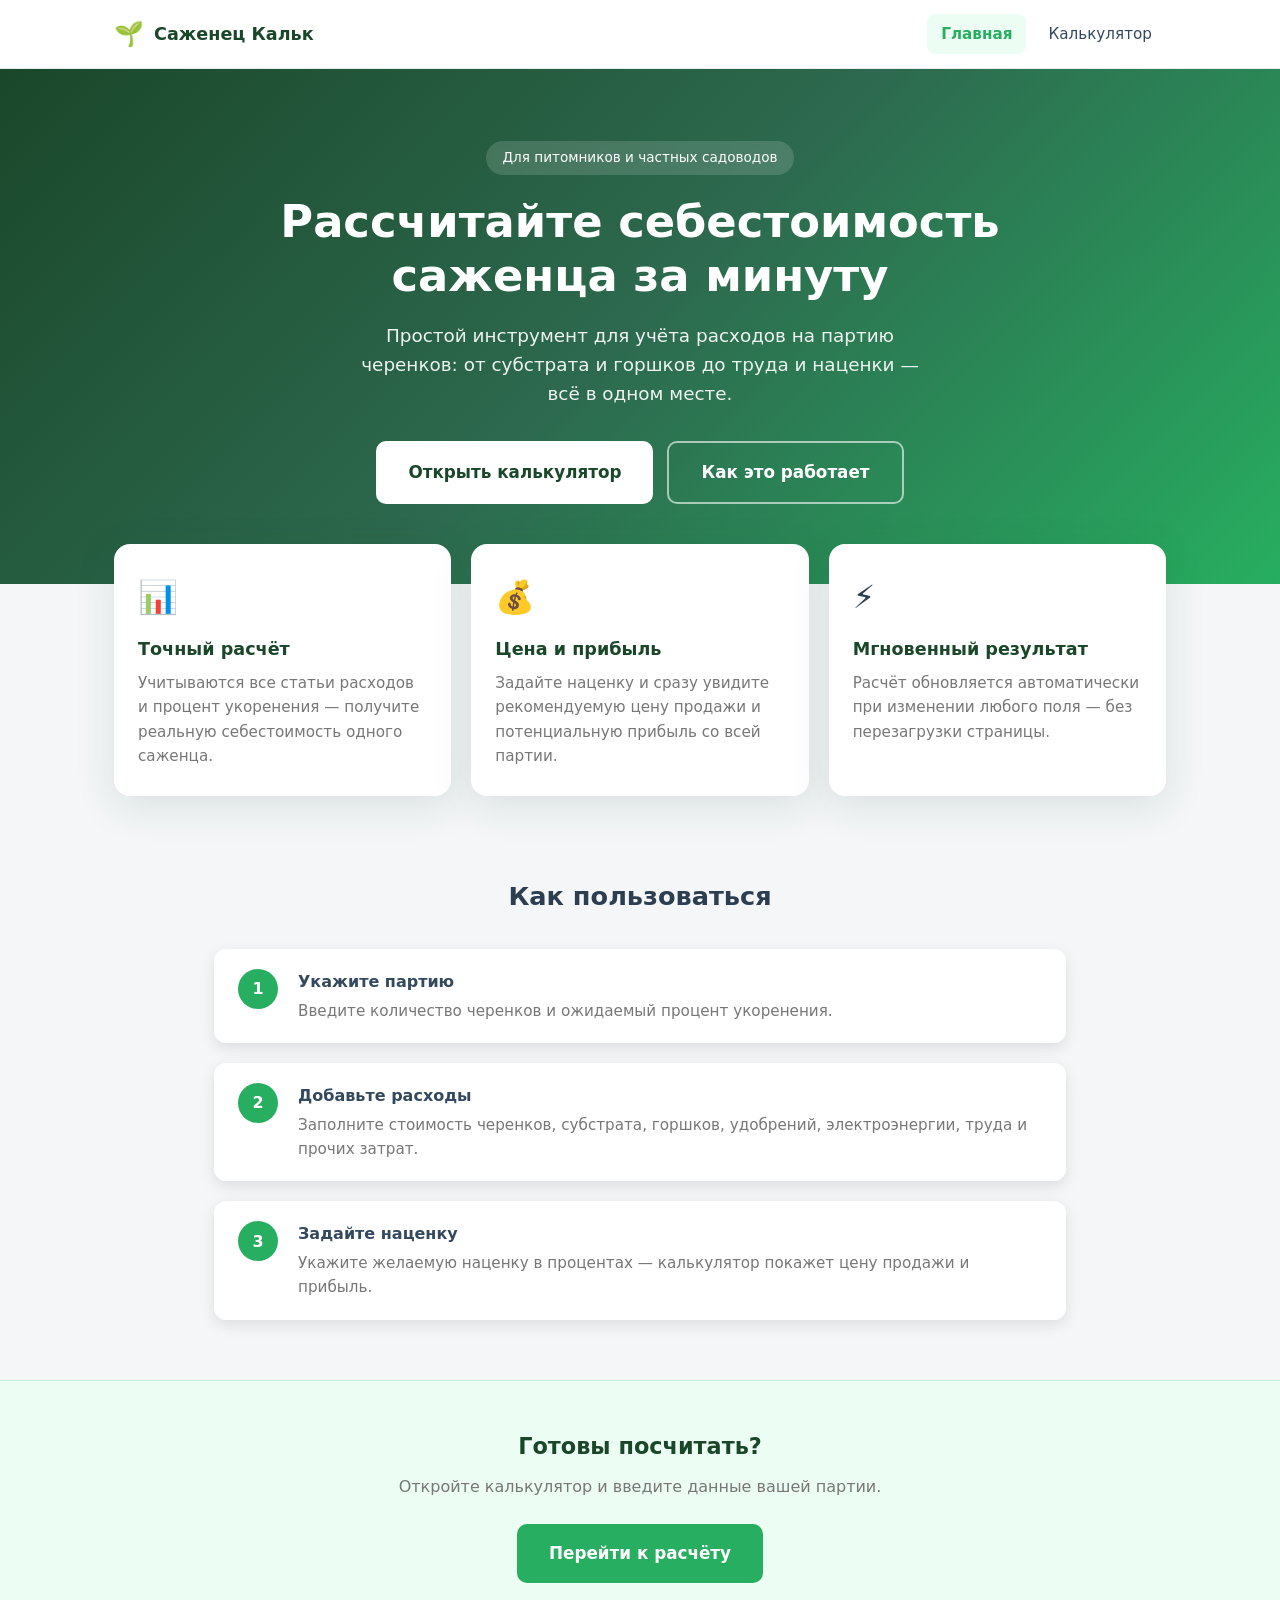
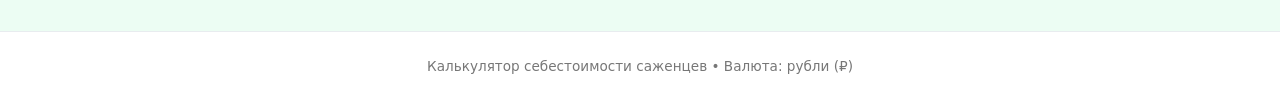
==== index.html @ 7ba871d6 "Add files via upload" ====
<!DOCTYPE html>
<html lang="ru">
<head>
    <meta charset="UTF-8">
    <meta name="viewport" content="width=device-width, initial-scale=1.0">
    <meta name="description" content="Калькулятор себестоимости саженцев — рассчитайте затраты, цену продажи и прибыль с партии черенков.">
    <title>Калькулятор себестоимости саженца</title>
    <link rel="icon" href="data:image/svg+xml,<svg xmlns='http://www.w3.org/2000/svg' viewBox='0 0 100 100'><text y='.9em' font-size='90'>🌱</text></svg>">
    <link rel="stylesheet" href="css/style.css">
</head>
<body>

<header class="site-header">
    <div class="header-inner">
        <a href="index.html" class="logo">
            <span class="logo-icon">🌱</span>
            <span>Саженец Кальк</span>
        </a>
        <nav class="nav">
            <a href="index.html" class="nav-link active">Главная</a>
            <a href="calculator.html" class="nav-link">Калькулятор</a>
        </nav>
    </div>
</header>

<section class="hero">
    <div class="hero-inner">
        <span class="hero-badge">Для питомников и частных садоводов</span>
        <h1>Рассчитайте себестоимость саженца за минуту</h1>
        <p>
            Простой инструмент для учёта расходов на партию черенков:
            от субстрата и горшков до труда и наценки — всё в одном месте.
        </p>
        <div class="hero-actions">
            <a href="calculator.html" class="btn btn-primary btn-lg">Открыть калькулятор</a>
            <a href="#how-it-works" class="btn btn-outline btn-lg">Как это работает</a>
        </div>
    </div>
</section>

<section class="features">
    <div class="features-grid">
        <article class="feature-card">
            <div class="feature-icon">📊</div>
            <h3>Точный расчёт</h3>
            <p>Учитываются все статьи расходов и процент укоренения — получите реальную себестоимость одного саженца.</p>
        </article>
        <article class="feature-card">
            <div class="feature-icon">💰</div>
            <h3>Цена и прибыль</h3>
            <p>Задайте наценку и сразу увидите рекомендуемую цену продажи и потенциальную прибыль со всей партии.</p>
        </article>
        <article class="feature-card">
            <div class="feature-icon">⚡</div>
            <h3>Мгновенный результат</h3>
            <p>Расчёт обновляется автоматически при изменении любого поля — без перезагрузки страницы.</p>
        </article>
    </div>
</section>

<section class="how-it-works" id="how-it-works">
    <h2 class="section-title">Как пользоваться</h2>
    <div class="steps">
        <div class="step">
            <span class="step-number">1</span>
            <div>
                <h3>Укажите партию</h3>
                <p>Введите количество черенков и ожидаемый процент укоренения.</p>
            </div>
        </div>
        <div class="step">
            <span class="step-number">2</span>
            <div>
                <h3>Добавьте расходы</h3>
                <p>Заполните стоимость черенков, субстрата, горшков, удобрений, электроэнергии, труда и прочих затрат.</p>
            </div>
        </div>
        <div class="step">
            <span class="step-number">3</span>
            <div>
                <h3>Задайте наценку</h3>
                <p>Укажите желаемую наценку в процентах — калькулятор покажет цену продажи и прибыль.</p>
            </div>
        </div>
    </div>
</section>

<section class="cta-block">
    <h2>Готовы посчитать?</h2>
    <p>Откройте калькулятор и введите данные вашей партии.</p>
    <a href="calculator.html" class="btn btn-primary btn-lg">Перейти к расчёту</a>
</section>

<footer class="site-footer">
    Калькулятор себестоимости саженцев • Валюта: рубли (₽)
</footer>

</body>
</html>
---- css/style.css ----
*,
*::before,
*::after {
    box-sizing: border-box;
    margin: 0;
    padding: 0;
}

:root {
    --green-900: #1a472a;
    --green-700: #27ae60;
    --green-600: #219150;
    --green-100: #ecfdf3;
    --gray-900: #2c3e50;
    --gray-700: #34495e;
    --gray-500: #777;
    --gray-200: #e8ecef;
    --gray-100: #f4f6f8;
    --white: #ffffff;
    --shadow: 0 5px 15px rgba(0, 0, 0, 0.1);
    --shadow-lg: 0 10px 40px rgba(26, 71, 42, 0.12);
    --radius: 12px;
    --radius-lg: 16px;
}

html {
    scroll-behavior: smooth;
}

body {
    font-family: "Segoe UI", system-ui, -apple-system, sans-serif;
    background: var(--gray-100);
    color: var(--gray-900);
    line-height: 1.6;
}

a {
    color: inherit;
    text-decoration: none;
}

/* Header */

.site-header {
    background: var(--white);
    border-bottom: 1px solid var(--gray-200);
    position: sticky;
    top: 0;
    z-index: 100;
}

.header-inner {
    max-width: 1100px;
    margin: 0 auto;
    padding: 14px 24px;
    display: flex;
    align-items: center;
    justify-content: space-between;
    gap: 16px;
}

.logo {
    display: flex;
    align-items: center;
    gap: 10px;
    font-weight: 700;
    font-size: 1.1rem;
    color: var(--green-900);
}

.logo-icon {
    font-size: 1.5rem;
}

.nav {
    display: flex;
    align-items: center;
    gap: 8px;
}

.nav-link {
    padding: 8px 14px;
    border-radius: 8px;
    font-size: 0.95rem;
    color: var(--gray-700);
    transition: background 0.2s, color 0.2s;
}

.nav-link:hover {
    background: var(--gray-100);
    color: var(--green-900);
}

.nav-link.active {
    background: var(--green-100);
    color: var(--green-700);
    font-weight: 600;
}

/* Buttons */

.btn {
    display: inline-flex;
    align-items: center;
    justify-content: center;
    gap: 8px;
    padding: 12px 24px;
    border: none;
    border-radius: 10px;
    font-size: 1rem;
    font-weight: 600;
    cursor: pointer;
    transition: background 0.2s, transform 0.15s, box-shadow 0.2s;
}

.btn:active {
    transform: scale(0.98);
}

.btn-primary {
    background: var(--green-700);
    color: var(--white);
}

.btn-primary:hover {
    background: var(--green-600);
    box-shadow: 0 4px 14px rgba(39, 174, 96, 0.35);
}

.btn-outline {
    background: transparent;
    color: var(--green-700);
    border: 2px solid var(--green-700);
}

.btn-outline:hover {
    background: var(--green-100);
}

.btn-lg {
    padding: 16px 32px;
    font-size: 1.05rem;
}

.btn-block {
    width: 100%;
}

/* Landing page */

.hero {
    background: linear-gradient(135deg, var(--green-900) 0%, #2d6a4f 50%, var(--green-700) 100%);
    color: var(--white);
    padding: 72px 24px 80px;
    text-align: center;
}

.hero-inner {
    max-width: 720px;
    margin: 0 auto;
}

.hero-badge {
    display: inline-block;
    background: rgba(255, 255, 255, 0.15);
    padding: 6px 16px;
    border-radius: 999px;
    font-size: 0.85rem;
    margin-bottom: 20px;
    backdrop-filter: blur(4px);
}

.hero h1 {
    font-size: clamp(1.8rem, 5vw, 2.8rem);
    line-height: 1.2;
    margin-bottom: 18px;
}

.hero p {
    font-size: 1.15rem;
    opacity: 0.92;
    margin-bottom: 32px;
    max-width: 560px;
    margin-left: auto;
    margin-right: auto;
}

.hero-actions {
    display: flex;
    flex-wrap: wrap;
    gap: 14px;
    justify-content: center;
}

.hero-actions .btn-outline {
    color: var(--white);
    border-color: rgba(255, 255, 255, 0.6);
}

.hero-actions .btn-outline:hover {
    background: rgba(255, 255, 255, 0.12);
    border-color: var(--white);
}

.hero-actions .btn-primary {
    background: var(--white);
    color: var(--green-900);
}

.hero-actions .btn-primary:hover {
    background: var(--green-100);
    box-shadow: 0 4px 20px rgba(0, 0, 0, 0.2);
}

/* Features */

.features {
    max-width: 1100px;
    margin: -40px auto 0;
    padding: 0 24px 60px;
    position: relative;
    z-index: 1;
}

.features-grid {
    display: grid;
    grid-template-columns: repeat(auto-fit, minmax(260px, 1fr));
    gap: 20px;
}

.feature-card {
    background: var(--white);
    padding: 28px 24px;
    border-radius: var(--radius-lg);
    box-shadow: var(--shadow-lg);
}

.feature-icon {
    font-size: 2rem;
    margin-bottom: 12px;
}

.feature-card h3 {
    font-size: 1.1rem;
    margin-bottom: 8px;
    color: var(--green-900);
}

.feature-card p {
    color: var(--gray-500);
    font-size: 0.95rem;
}

/* How it works */

.how-it-works {
    max-width: 900px;
    margin: 0 auto;
    padding: 20px 24px 60px;
}

.section-title {
    text-align: center;
    font-size: 1.6rem;
    color: var(--gray-900);
    margin-bottom: 32px;
}

.steps {
    display: flex;
    flex-direction: column;
    gap: 20px;
}

.step {
    display: flex;
    gap: 20px;
    align-items: flex-start;
    background: var(--white);
    padding: 20px 24px;
    border-radius: var(--radius);
    box-shadow: var(--shadow);
}

.step-number {
    flex-shrink: 0;
    width: 40px;
    height: 40px;
    background: var(--green-700);
    color: var(--white);
    border-radius: 50%;
    display: flex;
    align-items: center;
    justify-content: center;
    font-weight: 700;
}

.step h3 {
    font-size: 1rem;
    margin-bottom: 4px;
    color: var(--gray-700);
}

.step p {
    color: var(--gray-500);
    font-size: 0.95rem;
}

/* CTA block */

.cta-block {
    background: var(--green-100);
    border-top: 1px solid rgba(39, 174, 96, 0.2);
    padding: 48px 24px;
    text-align: center;
}

.cta-block h2 {
    font-size: 1.4rem;
    margin-bottom: 10px;
    color: var(--green-900);
}

.cta-block p {
    color: var(--gray-500);
    margin-bottom: 24px;
}

/* Calculator page */

.page-main {
    max-width: 900px;
    margin: 0 auto;
    padding: 32px 24px 48px;
}

.page-title {
    text-align: center;
    margin-bottom: 8px;
    color: var(--gray-900);
    font-size: 1.6rem;
}

.page-subtitle {
    text-align: center;
    color: var(--gray-500);
    margin-bottom: 28px;
    font-size: 0.95rem;
}

.card {
    background: var(--white);
    padding: 28px;
    border-radius: var(--radius-lg);
    box-shadow: var(--shadow);
}

.section {
    margin-bottom: 24px;
}

.section h2 {
    font-size: 1.05rem;
    margin-bottom: 12px;
    color: var(--gray-700);
    padding-bottom: 8px;
    border-bottom: 2px solid var(--green-100);
}

.grid {
    display: grid;
    grid-template-columns: repeat(auto-fit, minmax(220px, 1fr));
    gap: 16px;
}

label {
    display: block;
    margin-bottom: 6px;
    font-weight: 600;
    font-size: 0.9rem;
    color: var(--gray-700);
}

input[type="number"] {
    width: 100%;
    padding: 10px 12px;
    border: 1px solid #ccc;
    border-radius: 8px;
    font-size: 1rem;
    transition: border-color 0.2s, box-shadow 0.2s;
}

input[type="number"]:focus {
    outline: none;
    border-color: var(--green-700);
    box-shadow: 0 0 0 3px rgba(39, 174, 96, 0.15);
}

.result {
    margin-top: 24px;
    background: var(--green-100);
    border: 2px solid var(--green-700);
    border-radius: var(--radius);
    padding: 24px;
}

.result h2 {
    color: var(--green-700);
    margin-bottom: 14px;
    font-size: 1.15rem;
    border: none;
    padding: 0;
}

.result-item {
    display: flex;
    justify-content: space-between;
    align-items: center;
    padding: 8px 0;
    border-bottom: 1px solid rgba(39, 174, 96, 0.15);
    font-size: 1rem;
}

.result-item:last-child {
    border-bottom: none;
}

.result-item strong {
    color: var(--green-900);
    font-size: 1.05rem;
}

.result-item.highlight {
    background: rgba(39, 174, 96, 0.08);
    margin: 0 -12px;
    padding: 12px;
    border-radius: 8px;
    border-bottom: none;
}

.result-warning {
    margin-top: 12px;
    padding: 10px 14px;
    background: #fff3cd;
    border: 1px solid #ffc107;
    border-radius: 8px;
    color: #856404;
    font-size: 0.9rem;
    display: none;
}

.result-warning.visible {
    display: block;
}

/* Footer */

.site-footer {
    text-align: center;
    padding: 24px;
    color: var(--gray-500);
    font-size: 0.85rem;
    border-top: 1px solid var(--gray-200);
    background: var(--white);
}

/* Responsive */

@media (max-width: 600px) {
    .header-inner {
        flex-direction: column;
        align-items: flex-start;
    }

    .nav {
        width: 100%;
        justify-content: flex-start;
    }

    .hero {
        padding: 48px 20px 64px;
    }

    .result-item {
        flex-direction: column;
        align-items: flex-start;
        gap: 4px;
    }
}
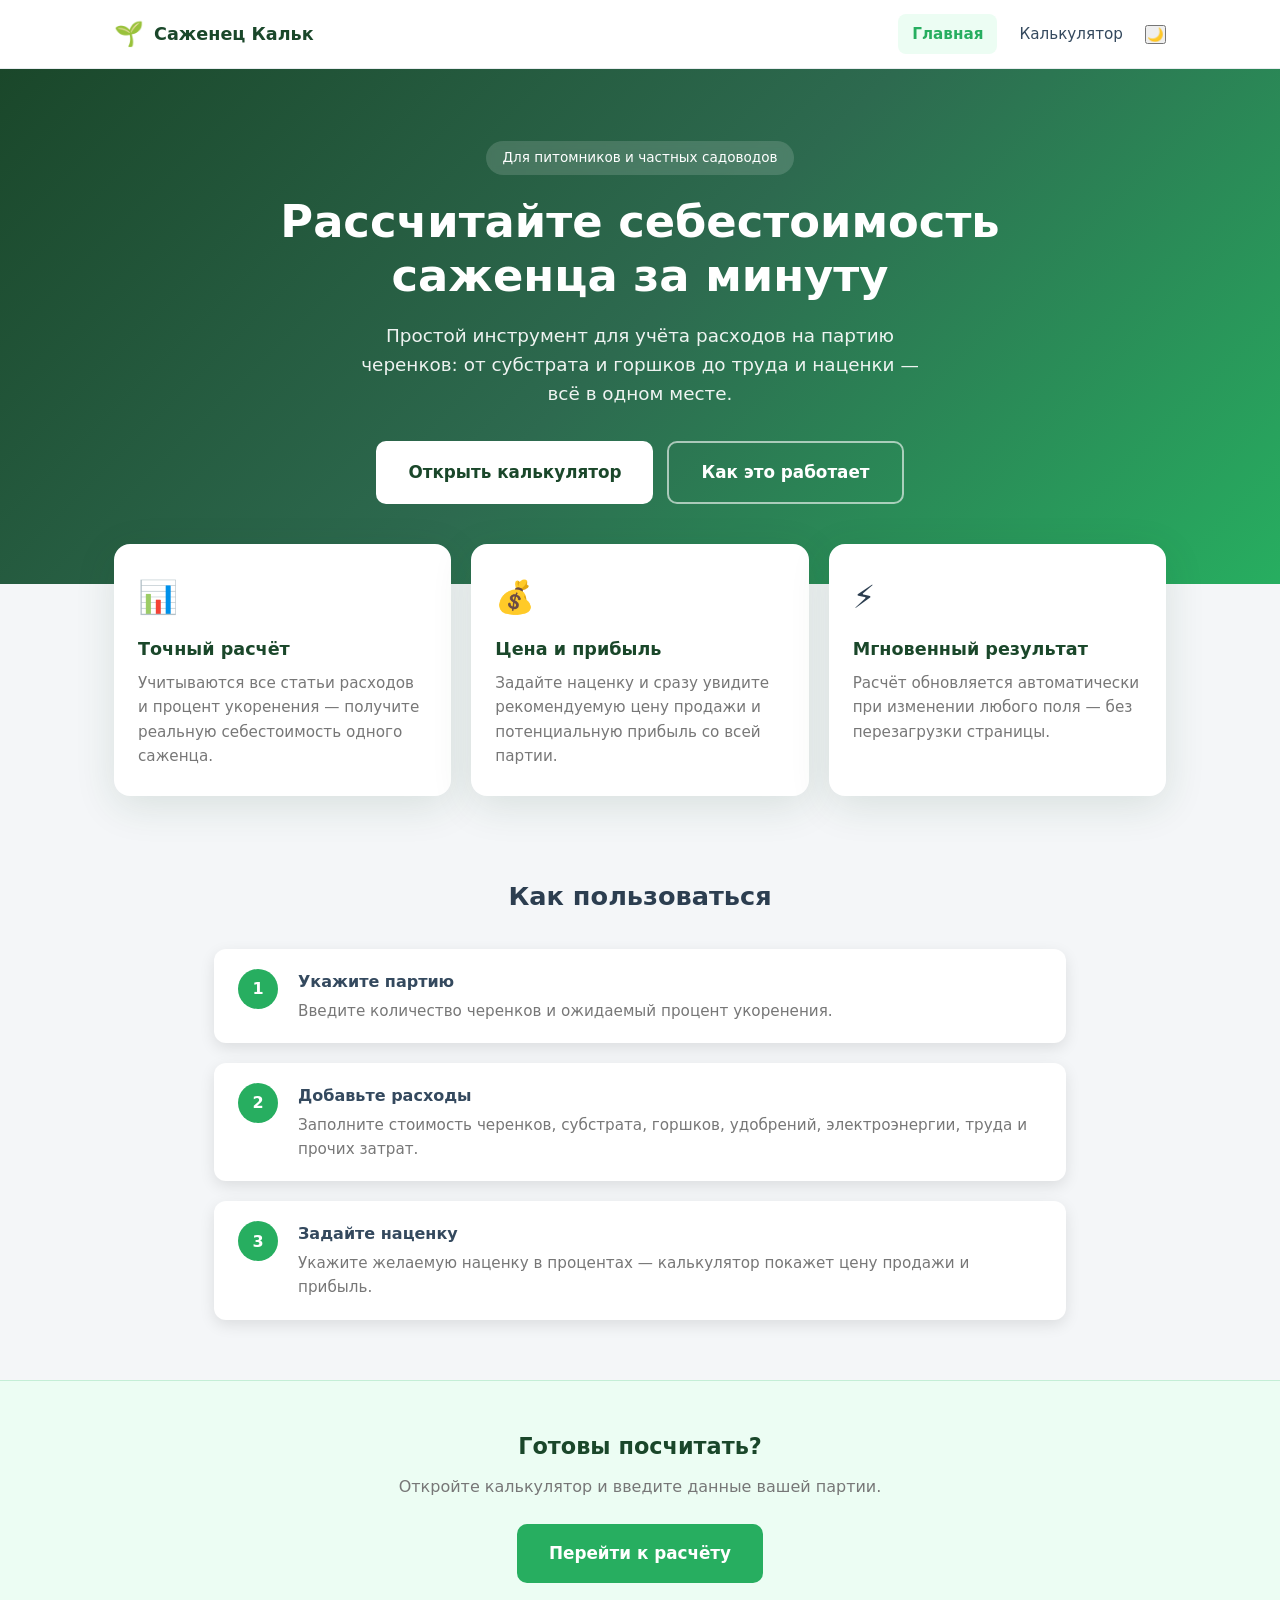
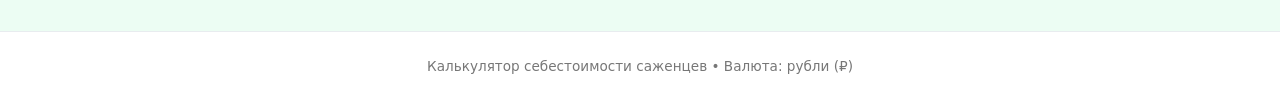
==== commit 347ba670: "Update index.html Внесла изменения в страницу index добавив режим смены темы со светлой на темную" ====
--- a/index.html
+++ b/index.html
@@ -7,6 +7,15 @@
     <title>Калькулятор себестоимости саженца</title>
     <link rel="icon" href="data:image/svg+xml,<svg xmlns='http://www.w3.org/2000/svg' viewBox='0 0 100 100'><text y='.9em' font-size='90'>🌱</text></svg>">
     <link rel="stylesheet" href="css/style.css">
+    <script>
+        (function () {
+            var saved = localStorage.getItem("theme");
+            var prefersDark = window.matchMedia("(prefers-color-scheme: dark)").matches;
+            if (saved === "dark" || (!saved && prefersDark)) {
+                document.documentElement.setAttribute("data-theme", "dark");
+            }
+        })();
+    </script>
 </head>
 <body>
 
@@ -19,6 +28,9 @@
         <nav class="nav">
             <a href="index.html" class="nav-link active">Главная</a>
             <a href="calculator.html" class="nav-link">Калькулятор</a>
+            <button type="button" class="theme-toggle" id="themeToggle" aria-label="Переключить тему" title="Светлая / тёмная тема">
+                <span id="themeToggleIcon" aria-hidden="true">🌙</span>
+            </button>
         </nav>
     </div>
 </header>
@@ -95,5 +107,37 @@
     Калькулятор себестоимости саженцев • Валюта: рубли (₽)
 </footer>
 
+<script>
+    (function () {
+        var toggle = document.getElementById("themeToggle");
+        var icon = document.getElementById("themeToggleIcon");
+
+        function isDark() {
+            return document.documentElement.getAttribute("data-theme") === "dark";
+        }
+
+        function updateIcon() {
+            icon.textContent = isDark() ? "☀️" : "🌙";
+        }
+
+        function setTheme(dark) {
+            if (dark) {
+                document.documentElement.setAttribute("data-theme", "dark");
+                localStorage.setItem("theme", "dark");
+            } else {
+                document.documentElement.removeAttribute("data-theme");
+                localStorage.setItem("theme", "light");
+            }
+            updateIcon();
+        }
+
+        toggle.addEventListener("click", function () {
+            setTheme(!isDark());
+        });
+
+        updateIcon();
+    })();
+</script>
+
 </body>
 </html>
